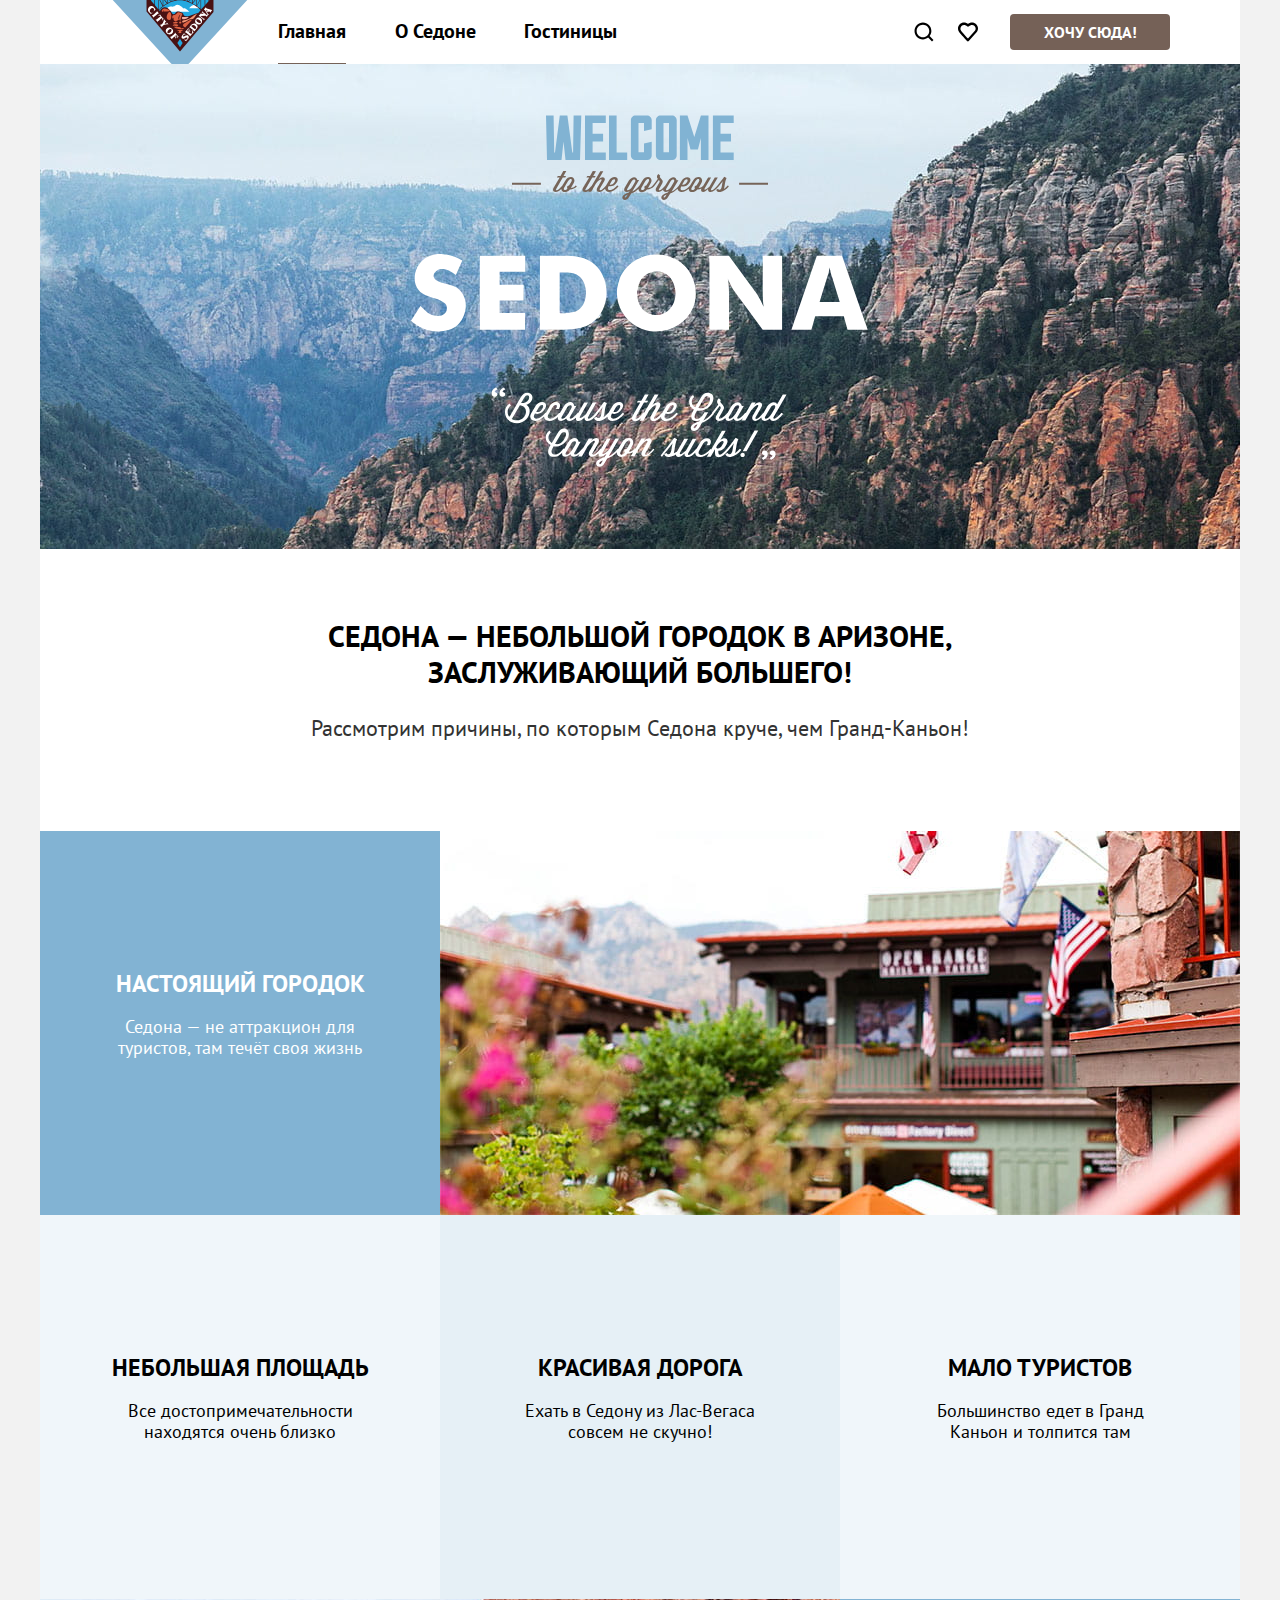
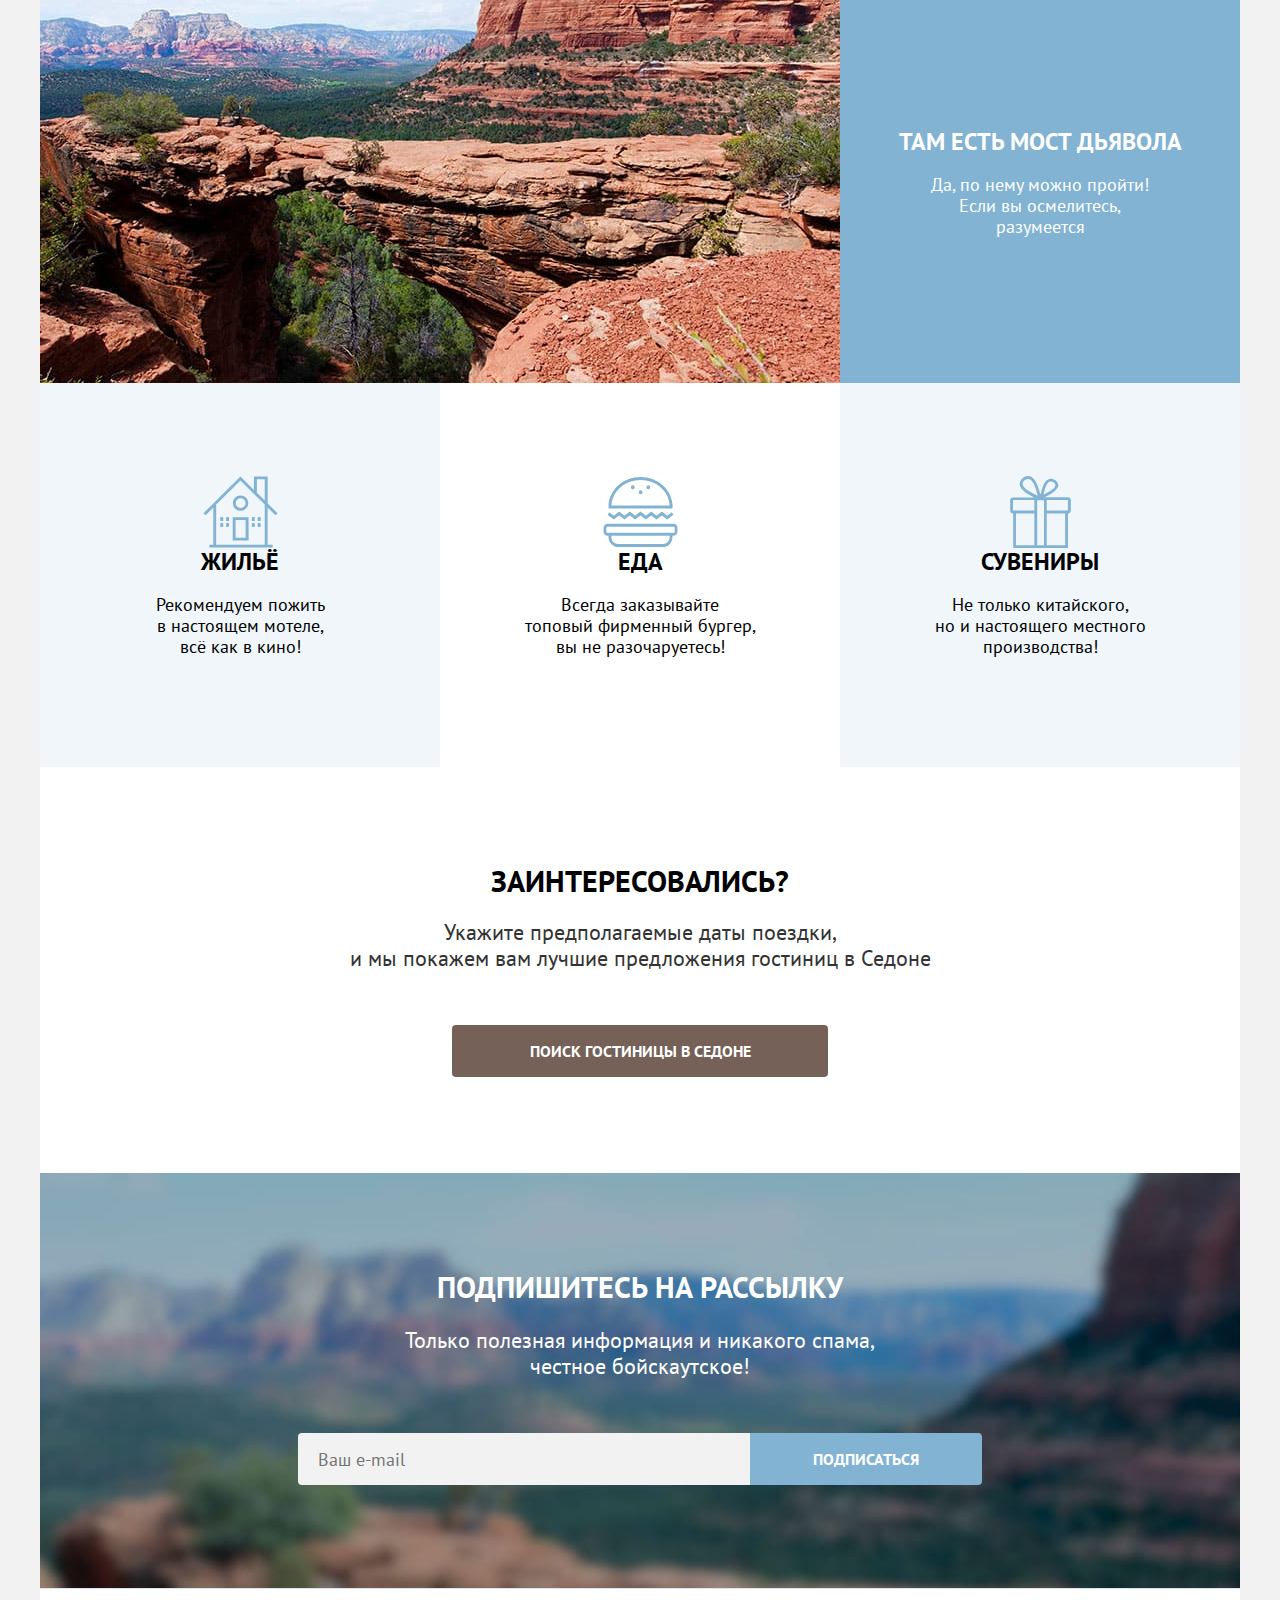
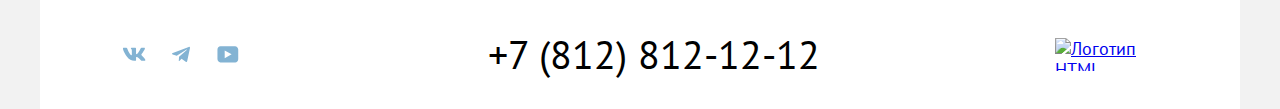
==== 8/index.html @ d42c22e8 ":heavy_check_mark: Сборка #8" ====
<!DOCTYPE html>
<html lang="ru">
  <head>
    <meta charset="utf-8">
    <title>HTML Academy: Седона</title>
    <link rel="stylesheet" href="styles/styles.css">
    <base href="https://htmlacademy-htmlcss.github.io/2227753-sedona-35/8/">
</head>
  <body>
    <header class="page-header">
      <a class="site-logo" href="index.html"><img class="logo" src="images/header/logo-sedona.svg" alt="Логотип гостиницы Седона" width="140" height="70"></a>
      <nav class="navigation">
        <ul class="navigation-list">
          <li class="navigation-item">
            <a class="navigation-link navigation-link-current">Главная</a>
          </li>
          <li class="navigation-item">
            <a class="navigation-link">О Седоне</a>
          </li>
          <li class="navigation-item">
            <a class="navigation-link" href="catalog.html">Гостиницы</a>
          </li>
        </ul>
      </nav>
      <menu class="menu-list">
           <li class="menu-item">
            <a class="menu-link" href="#">
              <img class="menu-image" src="images/header/search.svg" alt="Поиск" width="20" height="20">
              <span class="visually-hidden">Поиск</span>
            </a>
          </li>
          <li class="menu-item">
            <a class="menu-link" href="#">
              <img class="menu-image" src="images/header/favourites.svg" alt="Избранное" width="20" height="20">
              <span class="visually-hidden">Избранное</span>
            </a>
          </li>
          <li class="menu-item">
            <a class="button menu-link" href="#">
              Хочу сюда!
            </a>
          </li>
      </menu>
    </header>
    <main class="main-container main-index">
      <section class="welcome-to-sedona">
        <h1 class="visually-hidden">Гостиница Седона</h1>
        <img class="intro_image" src="images/welcome.svg" alt="Добро пожаловать в Седону" width="458" height="352">
      </section>
      <section class="advantages-opening">
        <h2 class="section-title">Седона — небольшой городок в Аризоне,<br> заслуживающий большего!</h2>
        <p>Рассмотрим причины, по которым Седона круче, чем Гранд-Каньон!</p>
      </section>
      <section class="advantages">
        <h2 class="section-title visually-hidden">Преимущества</h2>
        <ul class="advantages-list">
          <li class="advantages-item advantages-with-picture">
              <h3 class="advantages-title">Настоящий городок</h3>
              <p class="advantages-description">Седона — не аттракцион для<br> туристов, там течёт своя жизнь</p>
          </li>
          <li class="picture-for-advantages">
            <img class="advantages-picture" src="images/photo-1.jpg" alt="Городок Седона" width="800" height="384">
          </li>
          <li class="advantages-item advantages-without-picture">
              <h3 class="advantages-title">Небольшая площадь</h3>
              <p class="advantages-description">Все достопримечательности<br> находятся очень близко</p>
          </li>
          <li class="advantages-item advantages-without-picture advantages-without-picture-odd">
              <h3 class="advantages-title">Красивая дорога</h3>
              <p class="advantages-description">Ехать в Седону из Лас-Вегаса<br> совсем не скучно!</p>
          </li>
          <li class="advantages-item advantages-without-picture">
              <h3 class="advantages-title">Мало туристов</h3>
              <p class="advantages-description">Большинство едет в Гранд<br> Каньон и толпится там</p>
          </li>
          <li class="picture-for-advantages">
            <img class="advantages-picture" src="images/photo-2.jpg" alt="Мост Дьявола" width="800" height="384">
          </li>
          <li class="advantages-item advantages-with-picture">
              <h3 class="advantages-title">Там есть мост дьявола</h3>
              <p class="advantages-description">Да, по нему можно пройти!<br> Если вы осмелитесь,<br> разумеется</p>
          </li>
          <li class="advantages-item advantages-without-picture">
              <img class="advantages-logo" src="images/hotels.svg" alt="Жильё" width="75" height="72">
              <h3 class="advantages-title">Жильё</h3>
              <p class="advantages-description">Рекомендуем пожить<br> в настоящем мотеле,<br> всё как в кино!</p>
          </li>
          <li class="advantages-item">
            <img class="advantages-logo" src="images/food.svg" alt="Еда" width="75" height="72">
            <h3 class="advantages-title">Еда</h3>
            <p class="advantages-description">Всегда заказывайте<br> топовый фирменный бургер,<br> вы не разочаруетесь!</p>
          </li>
          <li class="advantages-item advantages-without-picture">
              <img class="advantages-logo" src="images/souveniers.svg" alt="Сувениры" width="75" height="72">
              <h3 class="advantages-title">Сувениры</h3>
              <p class="advantages-description">Не только китайского,<br> но и настоящего местного<br> производства!</p>
          </li>
        </ul>
      </section>
      <section class="are-you-interested">
        <h2 class="section-title">Заинтересовались?</h2>
        <p>Укажите предполагаемые даты поездки,<br> и мы покажем вам лучшие предложения гостиниц в Седоне</p>
        <button class="button search-hotel-button">Поиск гостиницы в Седоне</button>
      </section>
    </main>
    <footer class="page-footer">
      <section class="newsletter">
        <h2 class="section-title"><label for="newsletter-email">Подпишитесь на рассылку</label></h2>
        <p>Только полезная информация и никакого спама,<br> честное бойскаутское!</p>
        <form class="newsletter-form" action="https://echo.htmlacademy.ru/" method="post">
          <input class="newsletter-field" type="email" name="user-email" id="newsletter-email" placeholder="Ваш e-mail" required>
          <button class="button newsletter-button" type="submit">
            <span class="subscribe">Подписаться</span>
          </button>
        </form>
      </section>
      <div class="footer-contacts">
      <section class="footer-social">
        <h2 class="section-title visually-hidden">Мы в социальных сетях</h2>
        <ul class="footer-social-list">
          <li class="footer-social-item">
            <a href="https://vk.com/htmlacademy" class="button social-button">
              <img class="footer-social-icon" src="images/footer/social-vk.svg" alt="Логотип ВК" width="24" height="14">
              <span class="visually-hidden">Наш ВК</span>
            </a>
          </li>
          <li class="footer-social-item">
            <a href="https://t.me/htmlacademy " class="button social-button">
              <img class="footer-social-icon" src="images/footer/social-telegram.svg" alt="Логотип Телеграм" width="18" height="16">
              <span class="visually-hidden">Наш Телеграмм</span>
            </a>
          </li>
          <li class="footer-social-item">
            <a href="https://www.youtube.com/user/htmlacademyru" class="button social-button">
              <img class="footer-social-icon" src="images/footer/social-youtube.svg" alt="Логотип Youtube" width="22" height="17">
              <span class="visually-hidden">Наш Youtube</span>
            </a>
          </li>
        </ul>
      </section>
      <section class="footer-phone">
        <h2 class="section-title visually-hidden">Наш телефон</h2>
        <address>
          <a class="footer-phone-number" href="tel:+78128121212">+7 (812) 812-12-12</a>
        </address>
      </section>
      <section>
        <h2 class="section-title visually-hidden">HTML Академия</h2>
        <a href="https://htmlacademy.ru/">
          <img class="html-academy-logo" src="images/footer/logo-html-academy.svg" alt="Логотип HTML Академии" width="115" height="33">
        </a>
      </section>
      </div>
    </footer>
  </body>
</html>
---- 8/styles/styles.css ----
@font-face {
    font-family: "PT Sans";
    font-style: normal;
    font-weight: 400;
    src: url("../fonts/ptsans-400.woff2") format("woff2");
    font-display: swap;
}

@font-face {
    font-family: "PT Sans";
    font-style: normal;
    font-weight: 700;
    src: url("../fonts/ptsans-700.woff2") format("woff2");
    font-display: swap;
}

html {
  height: 100%;
}

body {
  margin: 0 auto;
  width: 1200px;
  display: flex;
  flex-direction: column;
  min-height: 100%;
  font-family: "PT Sans", sans-serif;
  font-size: 18px;
  line-height: 21px;
  color: #000000;
  background-color: #F2F2F2;
}

.page-header {
  background-color: #ffffff;
  color: #000000;
  display: flex;
  width: 1200px;
  height: 64px;
  align-items: center;
  margin: 0 auto;
  /* position: relative;
  z-index: 2; */
}

.site-logo {
  display: block;
  width: 138px;
  margin-left: 70px;
  margin-right: 30px;
}

.navigation-list, .menu-list {
  display: flex;
  flex-wrap: wrap;
  justify-content: space-between;
  align-items: center;
  margin: 0;
  padding: 0;
  min-height: 64px;
}

.navigation-list {
  width: 339px;
  gap: 32px;
  align-items: baseline;
}

.menu-list {
  max-width: 270px;
  gap: 24px;
  margin-left: auto;
  margin-right: 70px;
}

.menu-item:last-child {
  margin-left: 8px;
}


.navigation-link {
  display: block;
  font-weight: 700;
  font-size: 20px;
  line-height: 24px;
  color: inherit;
  text-align: center;
  text-decoration: none;
  text-transform: capitalize;
  padding: 20px 0;
}

.navigation-link-current {
  border-bottom: solid 2px #756257;
}

.menu-link {
  display: block;
  color: #000000;
  text-decoration: none;
}

.main-container {
  flex-grow: 1;
}

.welcome-to-sedona {
  background-image: url("../images/index-background.jpg");
  background-color: black;
  background-repeat: no-repeat;
  background-position: center;
  background-size: cover;
  margin: 0;
  padding: 0;
}

.intro_image {
  display: flex;
  margin: 0 auto;
  padding: 51px 0 82px 0;
}

.section-title {
  margin: 0;
  padding: 0;
  font-weight: 700;
  font-size: 30px;
  line-height: 36px;
  text-align: center;
  text-transform: uppercase;
  color:#000000;
}

.advantages-opening {
  background-color: #FFFFFF;
  margin: 0;
  padding: 0;
}

.advantages-opening .section-title {
  padding-top: 69px;
}

.advantages-opening p {
  font-weight: 400;
  font-size: 22px;
  line-height: 26px;
  text-align: center;
  color: #333333;
  margin: 0;
  padding: 25px 0 90px 0;
}

.advantages {
  background-color: #FFFFFF;
}

.advantages-list {
  display: flex;
  flex-wrap: wrap;
  flex-basis: 100%;
  align-items: center;
  margin: 0;
  padding: 0;
  text-align: center;
}

.advantages-title {
  font-weight: 700;
  font-size: 24px;
  line-height: 28px;
  text-transform: uppercase;
  color: #000000;
  padding: 0;
  margin: 0;
}

.advantages-item {
  width: 400px;
  min-height: 384px;
  margin: 0;
  padding: 0;
  flex: 1 0 30%;
  display: flex;
  flex-direction: column;
  justify-content: center;
  align-content: stretch;
}

.picture-for-advantages {
  flex: 1 0 60%;
}

img {
  display: block;
  margin: 0 auto;
  padding: 0;
}

.advantages-with-picture, .advantages-with-picture .advantages-title {
  color: #ffffff;
  background-color: #82B3D3;
}

.advantages-without-picture {
  background-color: rgba(131, 179, 211, 0.12);
}

.advantages-without-picture-odd {
  background-color: rgba(131, 179, 211, 0.2);
}

.are-you-interested {
  background-color: #FFFFFF;
  display: flex;
  flex-direction: column;
  flex-wrap: wrap;
  justify-content: center;
  align-items: center;
  padding: 96px 304px;
}

.are-you-interested p {
  font-weight: 400;
  font-size: 22px;
  line-height: 26px;
  text-align: center;
  color: #333333;
  margin-top: 20px;
  margin-bottom: 54px;
}

.newsletter {
  width: 1200px;
  color: #ffffff;
  font-weight: 400;
  font-size: 22px;
  line-height: 26px;
  text-align: center;
  background-image: url("../images/footer/Subscribe.jpg");
  background-color: rgba(131, 179, 211, 0.2);
  background-repeat: no-repeat;
  background-size: 100% auto;
}

.newsletter .section-title {
  color: #ffffff;
  padding-top: 96px;
}

.newsletter-form {
  max-width: 684px;
  padding: 32px 0 104px 0;
  display: flex;
  margin: 0 auto;
}

.newsletter-field {
  display: block;
  flex-grow: 1;
  box-sizing: border-box;
  margin: 0;
  padding: 0;
  height: 52px;
  background: #F2F2F2;
  border: none;
  border-radius: 4px 0px 0px 4px;
  font-family: 'PT Sans';
  font-style: normal;
  font-weight: 400;
  font-size: 18px;
  padding-left: 20px;
}

.footer-contacts {
  background-color: #FFFFFF;
  display: flex;
  justify-content: space-between;
  align-items: center;
  padding: 40px 70px 30px;
  height: 50px;
}

.footer-social-list {
  width: 142px;
  display: flex;
  margin: 0;
  padding: 0;
}

.footer-phone {
  text-align: center;
}

.footer-phone-number {
  font-weight: 400;
  font-size: 40px;
  line-height: 40px;
  font-style: normal;
  text-align: center;
  text-transform: uppercase;
  text-decoration: none;
  color: #000000;
}

.background-for-catalog {
  background-image: url("../images/catalog/filter-background.jpg");
  background-color: rgba(131, 179, 211, 0.2);
  background-repeat: no-repeat;
  background-position: center;
  background-size: cover;
}

.catalog-header {
  padding-left: 70px;
  padding-top: 35px;
}

.catalog-header-title {
  font-weight: 700;
  font-size: 60px;
  line-height: 78px;
  width: 495px;
  color: #ffffff;
  margin: 0;
  padding: 0;
}

.breadcrumbs {
  color: #ffffff;
  display: flex;
  margin: 8px 0 0 0;
  padding: 0;
  gap: 10px;
}

.breadcrumbs-link {
  color: inherit;
}

.catalog-products {
  width: 1060px;
  margin:  40px 70px 0;
  padding-bottom: 70px;
}

.catalog-filter {
  display: flex;
  justify-content: space-between;
}

.catalog-filter-title {
  font-weight: 700;
  font-size: 20px;
  line-height: 24px;
  text-transform: capitalize;
  color: #FFFFFF;
}

.catalog-filter-group, .catalog-filter-list {
  border: none;
  margin: 0;
  padding: 0;
}

.control {
  font-weight: 400;
  font-size: 18px;
  line-height: 23px;
  color: #ffffff;
}

.sorting-container {
  height: 49px;
  font-size: 18px;
  line-height: 21px;
  color: #333333;
  background-color: #ffffff;
  display: flex;
  justify-content: flex-start;
  align-items: center;
  padding: 50px 70px 0 70px;
  margin-bottom: 40px;
}

.hotels-found-list {
  background-color: #FFFFFF;
}

.hotels-found-title {
  font-weight: 700;
  font-size: 30px;
  line-height: 36px;
  color: #000000;
  text-transform: uppercase;
  margin: 0 200px 0 0;
  padding: 0;
}

.select-control {
  display: flex;
  flex-direction: row;
  justify-content: space-between;
  align-items: center;
  padding: 12px 20px;
  gap: 94px;
  width: 292px;
  height: 49px;
  font-family: inherit;
  border: 2px solid #E5E5E5;
  border-radius: 4px;
  font-size: 18px;
  line-height: 21px;
  color: #333333;
  background-color: #ffffff;
}

.view-buttons-container {
  display: flex;
  gap: 8px;
  margin-left: 70px;
  padding: 0;
}

.hotels-list {
  width: 1060px;
  display: flex;
  flex-wrap: wrap;
  justify-content: space-between;
  align-items: stretch;
  margin: 0 70px;
  padding: 0;
}

.hotel-card {
  background-color: #ffffff;
  border: 1px solid #E6E6E6;
  border-radius: 4px;
  box-sizing: border-box;
  width: 340px;
  height: 440px;
  margin: 0 0 20px 0;
  display: grid;
  grid-template-columns: 150px 150px;
  grid-template-rows: 212px 28px 21px 36px 37px;
  row-gap: 16px;
  padding: 20px;
}
.hotel-card-link {
  grid-row: 1 / 3;
  grid-column: 1 / 3;
}

.hotel-card-title {
  display: block;
  font-weight: 700;
  font-size: 24px;
  line-height: 28px;
  color: #000000;
  margin: 0;
  margin-top: 16px;
}

.hotel-card-type {
  color: #333333;
  font-weight: 400;
  font-size: 18px;
  line-height: 21px;
  width: 140px;
  grid-row: 3 / 4;
  grid-column: 1 / 2;
}

.hotel-card-price {
  font-weight: 400;
  font-size: 18px;
  line-height: 21px;
  color: #333333;
  text-align: right;
  width: 140px;
  grid-row: 3 / 4;
  grid-column: 2 / 3;
}

.hotel-stars {
  grid-row: 5 / 6;
  grid-column: 1 / 2;
}

.button {
  font-family: "PT Sans", sans-serif;
  font-weight: 700;
  font-size: 16px;
  line-height: 20px;
  color: #FFFFFF;
  display: flex;
  justify-content: center;
  align-items: center;
  width: 160px;
  height: 36px;
  background: #756157;
  border-radius: 4px;
  border-color: transparent;
  text-transform: uppercase;
}

.search-hotel-button {
  width: 376px;
  height: 52px;
}

.newsletter-button {
  box-sizing: border-box;
  width: 232px;
  height: 52px;
  background: #82B3D3;
  border-radius: 0px 4px 4px 0px;
  display: block;
  margin: 0;
  padding: 0;
}

.footer-social .button {
  background-color: transparent;
}

.apply-button {
  width: 191px;
  background: #82B3D3;
}

.reset-button {
  width: 191px;
  background: transparent;
  border: none;
}

.view-button {
  box-sizing: border-box;
  display: flex;
  flex-direction: column;
  justify-content: center;
  align-items: center;
  padding: 14px 12px;
  gap: 10px;
  width: 48px;
  height: 48px;
  border: 2px solid #000000;
  border-radius: 4px;
  background-color: #FFFFFF;
}

.hotel-card-link {
  text-decoration: none;
  margin: 0;
  padding: 0;
}

.more-about-button {
  text-decoration: none;
  width: 140px;
  grid-row: 4 / 5;
  grid-column: 1 / 2;
}

.add-to-favourites {
  width: 140px;
  background: #82B3D3;
  text-decoration: none;
  grid-row: 4 / 5;
  grid-column: 2 / 3;
}

.rating-description {
  font-weight: 400;
  font-size: 16px;
  line-height: 20px;
  color: #333333;
}

.rating-button {
  text-decoration: none;
  width: 140px;
  height: 37px;
  background: #F2F2F2;
  grid-row: 5 / 6;
  grid-column: 2 / 3;
}

.social-button {
  width: 47px;
  height: 40px;
}

.pagination {
  background-color: #ffffff;
  display: flex;
  padding: 0;
  margin: 40px 0 0 70px;
  gap: 8px;
  padding-bottom: 60px;
}

ol, ul, menu {
  list-style-type: none;
}

.pagination-item {
  width: 60px;
  height: 60px;
  background: #82B3D3;
  border-radius: 4px;
  text-align: center;
  position: relative;
}

.pagination-link {
  color: #ffffff;
  text-decoration: none;
  line-height: 36px;
  font-weight: 700;
  font-size: 20px;
  margin: 0;
  position: absolute;
  top: 50%;
  transform: translate(-50%, -50%);
}

.pagination-more {
  position: absolute;
  top: 50%;
  transform: translate(-50%, -50%);
}

.pagination-item:nth-child(5) {
  background: transparent;
}

.pagination-current, .pagination-current .pagination-link {
  color: #000000;
  background-color: #F2F2F2;
}

.visually-hidden {
  position: absolute;
  width: 1px;
  height: 1px;
  margin: -1px;
  border: 0;
  padding: 0;
  white-space: nowrap;
  clip-path: inset(100%);
  clip: rect(0 0 0 0);
  overflow: hidden;
}
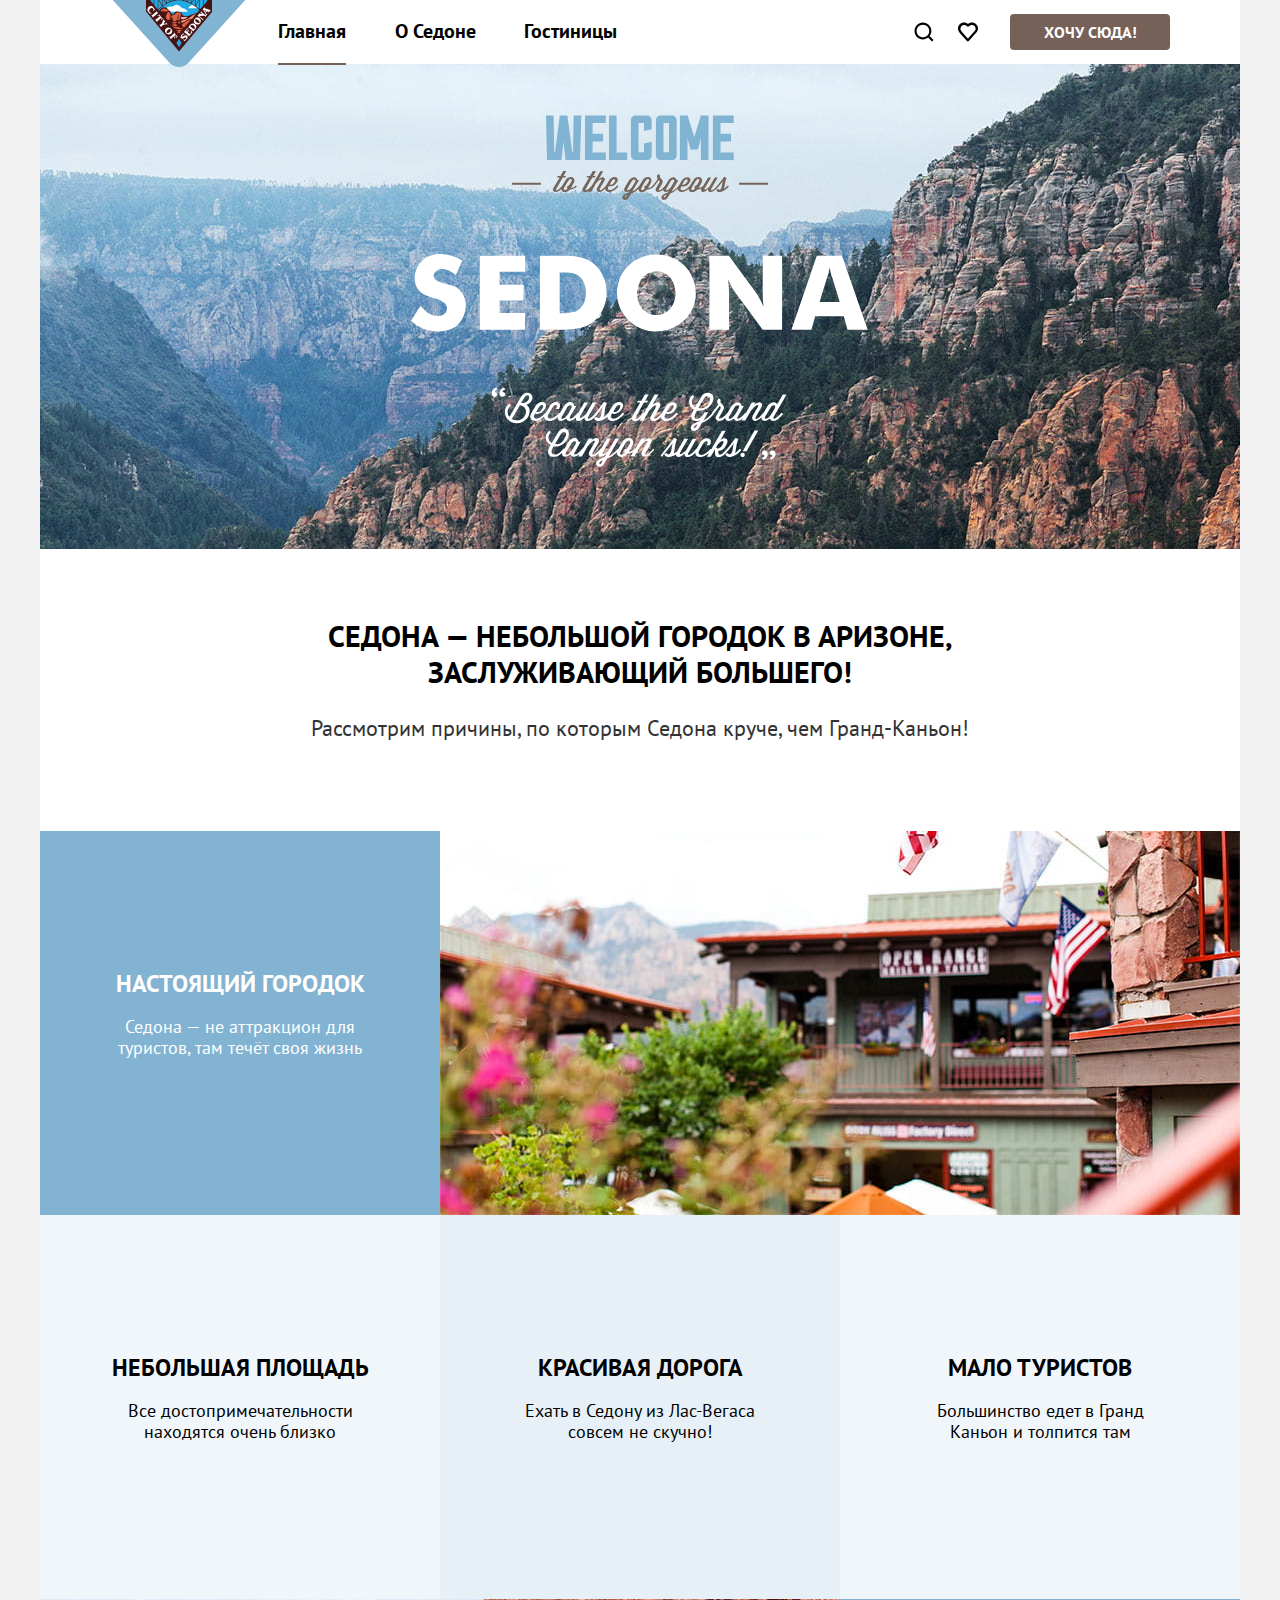
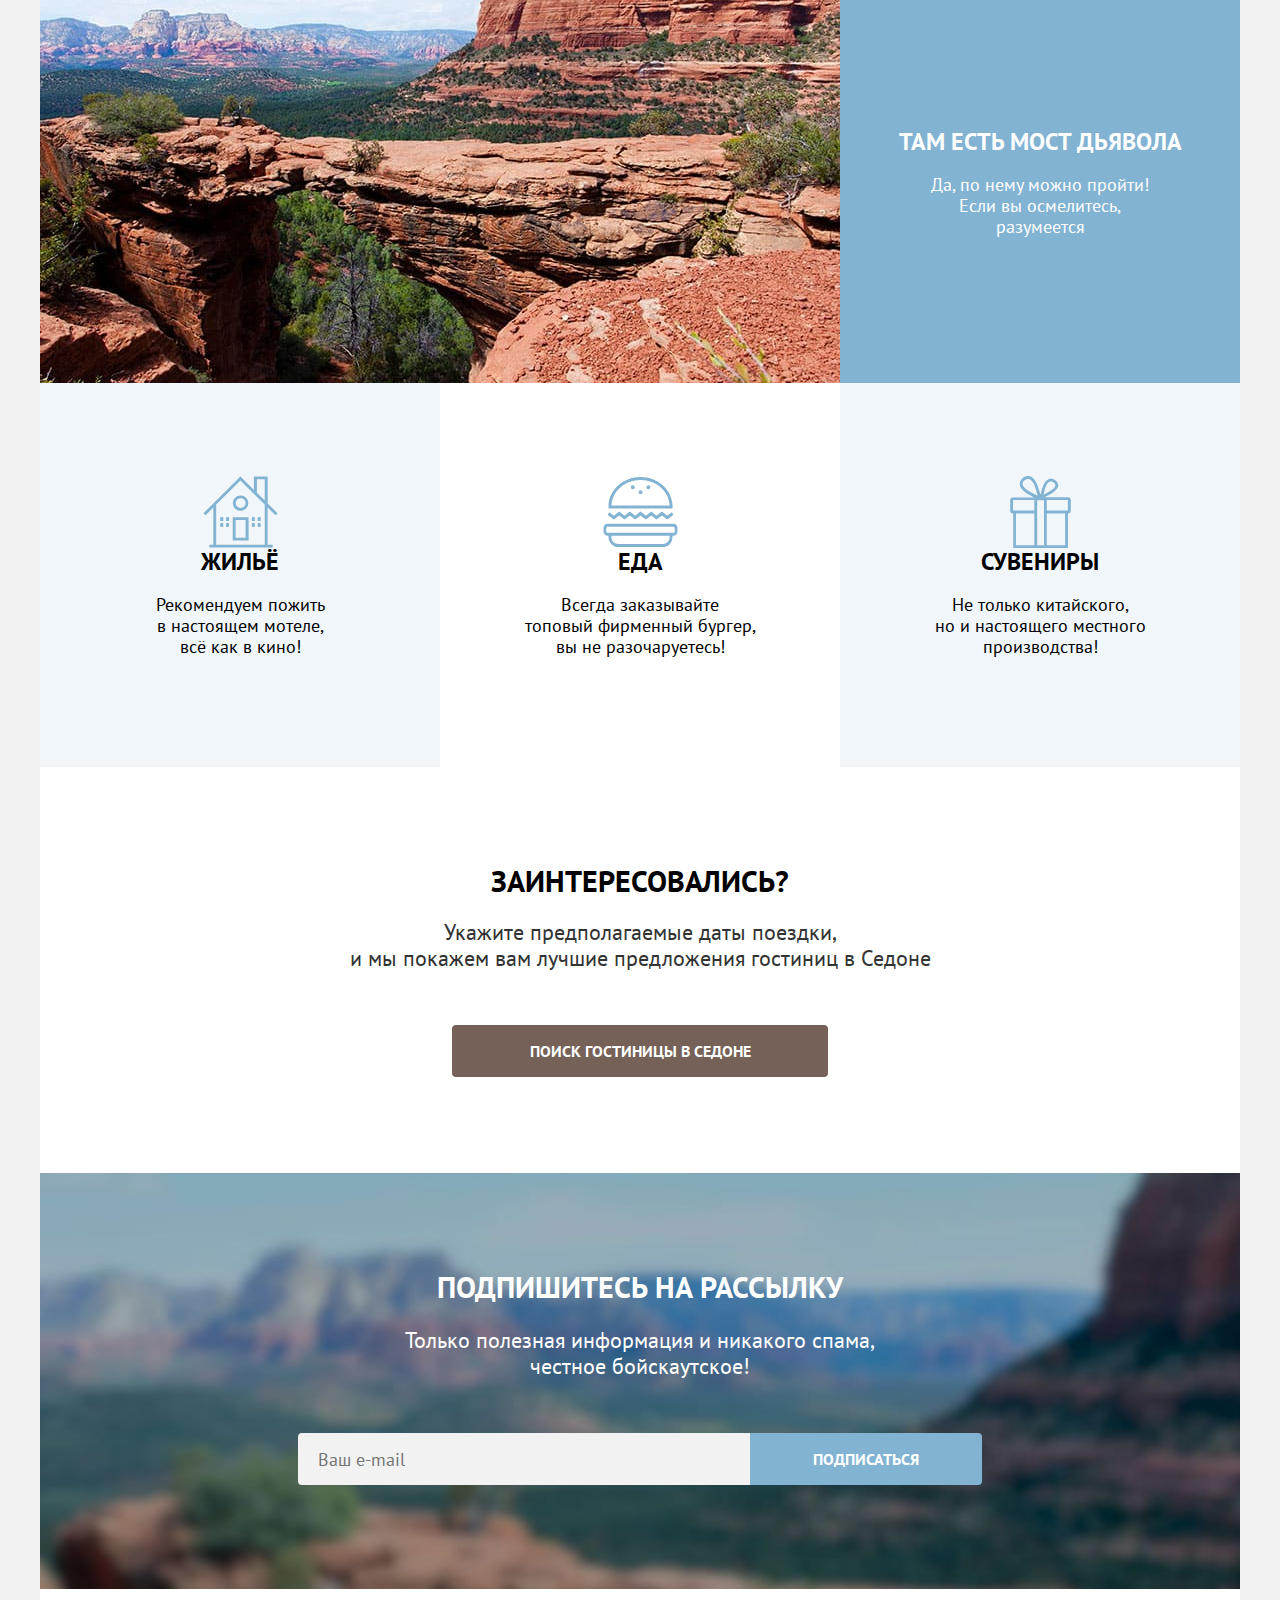
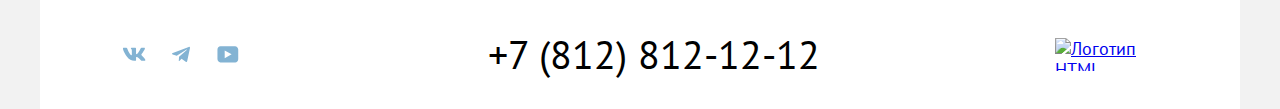
==== commit 8e8ffb5c: ":heavy_check_mark: Сборка #8" ====
--- a/8/index.html
+++ b/8/index.html
@@ -55,10 +55,10 @@
         <h2 class="section-title visually-hidden">Преимущества</h2>
         <ul class="advantages-list">
           <li class="advantages-item advantages-with-picture">
-              <h3 class="advantages-title">Настоящий городок</h3>
-              <p class="advantages-description">Седона — не аттракцион для<br> туристов, там течёт своя жизнь</p>
-          </li>
-          <li class="picture-for-advantages">
+            <div class="advantages-text">
+            <h3 class="advantages-title">Настоящий городок</h3>
+            <p class="advantages-description">Седона — не аттракцион для<br> туристов, там течёт своя жизнь</p>
+            </div>
             <img class="advantages-picture" src="images/photo-1.jpg" alt="Городок Седона" width="800" height="384">
           </li>
           <li class="advantages-item advantages-without-picture">
@@ -73,12 +73,12 @@
               <h3 class="advantages-title">Мало туристов</h3>
               <p class="advantages-description">Большинство едет в Гранд<br> Каньон и толпится там</p>
           </li>
-          <li class="picture-for-advantages">
+          <li class="advantages-item advantages-with-picture">
             <img class="advantages-picture" src="images/photo-2.jpg" alt="Мост Дьявола" width="800" height="384">
-          </li>
-          <li class="advantages-item advantages-with-picture">
-              <h3 class="advantages-title">Там есть мост дьявола</h3>
-              <p class="advantages-description">Да, по нему можно пройти!<br> Если вы осмелитесь,<br> разумеется</p>
+            <div class="advantages-text">
+            <h3 class="advantages-title">Там есть мост дьявола</h3>
+            <p class="advantages-description">Да, по нему можно пройти!<br> Если вы осмелитесь,<br> разумеется</p>
+            </div>
           </li>
           <li class="advantages-item advantages-without-picture">
               <img class="advantages-logo" src="images/hotels.svg" alt="Жильё" width="75" height="72">
--- a/8/styles/styles.css
+++ b/8/styles/styles.css
@@ -16,11 +16,12 @@
 
 html {
   height: 100%;
+  background-color: #F2F2F2;
 }
 
 body {
   margin: 0 auto;
-  width: 1200px;
+  max-width: 1200px;
   display: flex;
   flex-direction: column;
   min-height: 100%;
@@ -28,7 +29,19 @@
   font-size: 18px;
   line-height: 21px;
   color: #000000;
-  background-color: #F2F2F2;
+  background-color: #FFFFFF;
+}
+
+img {
+  display: block;
+  padding: 0;
+  max-width: 100%;
+}
+
+ol, ul, menu {
+  list-style-type: none;
+  margin: 0;
+  padding: 0;
 }
 
 .page-header {
@@ -39,8 +52,8 @@
   height: 64px;
   align-items: center;
   margin: 0 auto;
-  /* position: relative;
-  z-index: 2; */
+  position: relative;
+  z-index: 2;
 }
 
 .site-logo {
@@ -163,6 +176,8 @@
   margin: 0;
   padding: 0;
   text-align: center;
+
+  /* Нужно ли, чтобы при переполнении одного блока текстом фон соседних блоков вытягивался по размеру? Как это реализовать? */
 }
 
 .advantages-title {
@@ -178,8 +193,6 @@
 .advantages-item {
   width: 400px;
   min-height: 384px;
-  margin: 0;
-  padding: 0;
   flex: 1 0 30%;
   display: flex;
   flex-direction: column;
@@ -187,14 +200,23 @@
   align-content: stretch;
 }
 
-.picture-for-advantages {
+.advantages-with-picture {
+  flex-basis: 100%;
+  flex-direction: row;
+}
+
+.advantages-text {
+  flex: 1 0 30%;
+  display: flex;
+  flex-direction: column;
+  justify-content: center;
+}
+
+.advantages-picture {
   flex: 1 0 60%;
-}
-
-img {
-  display: block;
-  margin: 0 auto;
-  padding: 0;
+
+  /* Нужно ли, чтобы картинка растягивалась вместе с блоком с текстом при переполнении? */
+  /* height: auto; */
 }
 
 .advantages-with-picture, .advantages-with-picture .advantages-title {
@@ -210,6 +232,10 @@
   background-color: rgba(131, 179, 211, 0.2);
 }
 
+.advantages-logo {
+  margin: 0 auto;
+}
+
 .are-you-interested {
   background-color: #FFFFFF;
   display: flex;
@@ -240,7 +266,7 @@
   background-image: url("../images/footer/Subscribe.jpg");
   background-color: rgba(131, 179, 211, 0.2);
   background-repeat: no-repeat;
-  background-size: 100% auto;
+  background-size: cover;
 }
 
 .newsletter .section-title {
@@ -261,7 +287,6 @@
   box-sizing: border-box;
   margin: 0;
   padding: 0;
-  height: 52px;
   background: #F2F2F2;
   border: none;
   border-radius: 4px 0px 0px 4px;
@@ -423,13 +448,11 @@
 }
 
 .hotels-list {
-  width: 1060px;
-  display: flex;
-  flex-wrap: wrap;
-  justify-content: space-between;
-  align-items: stretch;
-  margin: 0 70px;
-  padding: 0;
+  display: grid;
+  grid-template-columns: repeat(3, 340px);
+  gap: 20px;
+  justify-content: center;
+  margin-bottom: 80px;
 }
 
 .hotel-card {
@@ -437,18 +460,16 @@
   border: 1px solid #E6E6E6;
   border-radius: 4px;
   box-sizing: border-box;
-  width: 340px;
-  height: 440px;
-  margin: 0 0 20px 0;
+  width: 100%;
   display: grid;
-  grid-template-columns: 150px 150px;
-  grid-template-rows: 212px 28px 21px 36px 37px;
-  row-gap: 16px;
+  grid-template-columns: 1fr 1fr;
+  gap: 16px 20px;
   padding: 20px;
-}
+  align-items: center;
+}
+
 .hotel-card-link {
-  grid-row: 1 / 3;
-  grid-column: 1 / 3;
+  grid-column: 1 / -1;
 }
 
 .hotel-card-title {
@@ -467,8 +488,7 @@
   font-size: 18px;
   line-height: 21px;
   width: 140px;
-  grid-row: 3 / 4;
-  grid-column: 1 / 2;
+  overflow-wrap: break-word;
 }
 
 .hotel-card-price {
@@ -478,13 +498,12 @@
   color: #333333;
   text-align: right;
   width: 140px;
-  grid-row: 3 / 4;
-  grid-column: 2 / 3;
+  overflow-wrap: break-word;
 }
 
 .hotel-stars {
-  grid-row: 5 / 6;
-  grid-column: 1 / 2;
+  justify-self: start;
+  align-self: center;
 }
 
 .button {
@@ -497,7 +516,7 @@
   justify-content: center;
   align-items: center;
   width: 160px;
-  height: 36px;
+  min-height: 36px;
   background: #756157;
   border-radius: 4px;
   border-color: transparent;
@@ -512,7 +531,7 @@
 .newsletter-button {
   box-sizing: border-box;
   width: 232px;
-  height: 52px;
+  min-height: 52px;
   background: #82B3D3;
   border-radius: 0px 4px 4px 0px;
   display: block;
@@ -559,16 +578,12 @@
 .more-about-button {
   text-decoration: none;
   width: 140px;
-  grid-row: 4 / 5;
-  grid-column: 1 / 2;
 }
 
 .add-to-favourites {
   width: 140px;
   background: #82B3D3;
   text-decoration: none;
-  grid-row: 4 / 5;
-  grid-column: 2 / 3;
 }
 
 .rating-description {
@@ -583,8 +598,6 @@
   width: 140px;
   height: 37px;
   background: #F2F2F2;
-  grid-row: 5 / 6;
-  grid-column: 2 / 3;
 }
 
 .social-button {
@@ -596,13 +609,9 @@
   background-color: #ffffff;
   display: flex;
   padding: 0;
-  margin: 40px 0 0 70px;
+  margin-left: 70px;
   gap: 8px;
   padding-bottom: 60px;
-}
-
-ol, ul, menu {
-  list-style-type: none;
 }
 
 .pagination-item {
